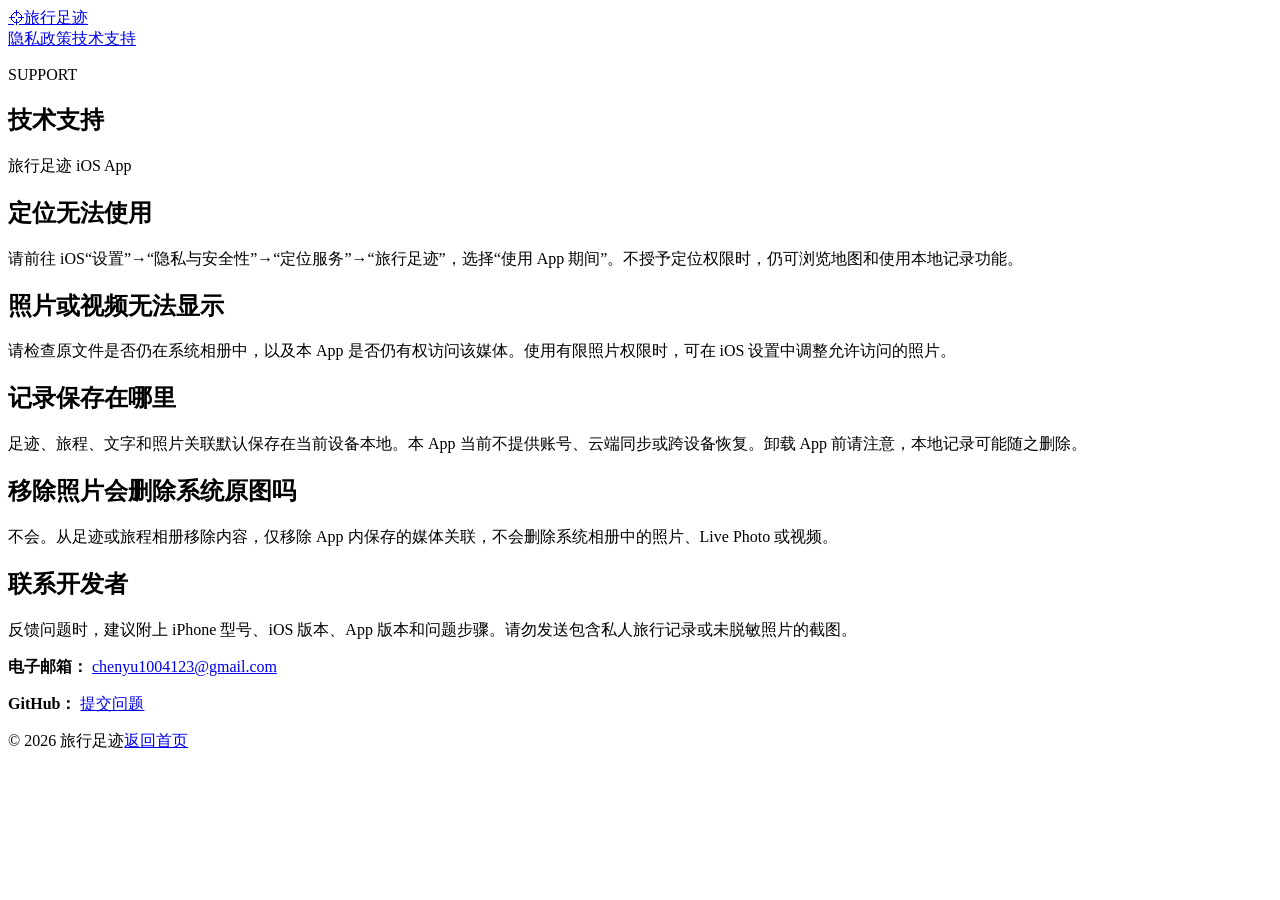
==== support.html @ 253ef23d "Add Travel Recorder support page" ====
<!doctype html>
<html lang="zh-CN">
<head>
  <meta charset="utf-8">
  <meta name="viewport" content="width=device-width, initial-scale=1">
  <meta name="description" content="旅行足迹 App 技术支持与常见问题。">
  <title>技术支持 · 旅行足迹</title>
  <link rel="stylesheet" href="styles.css">
</head>
<body>
  <div class="shell">
    <header>
      <a class="brand" href="index.html"><span class="brand-mark"><span>⌖</span></span>旅行足迹</a>
      <nav aria-label="主要导航"><a href="privacy.html">隐私政策</a><a href="support.html" aria-current="page">技术支持</a></nav>
    </header>
    <main><article class="document">
      <p class="eyebrow">SUPPORT</p><h1>技术支持</h1><p class="updated">旅行足迹 iOS App</p>
      <h2>定位无法使用</h2><p>请前往 iOS“设置”→“隐私与安全性”→“定位服务”→“旅行足迹”，选择“使用 App 期间”。不授予定位权限时，仍可浏览地图和使用本地记录功能。</p>
      <h2>照片或视频无法显示</h2><p>请检查原文件是否仍在系统相册中，以及本 App 是否仍有权访问该媒体。使用有限照片权限时，可在 iOS 设置中调整允许访问的照片。</p>
      <h2>记录保存在哪里</h2><p>足迹、旅程、文字和照片关联默认保存在当前设备本地。本 App 当前不提供账号、云端同步或跨设备恢复。卸载 App 前请注意，本地记录可能随之删除。</p>
      <h2>移除照片会删除系统原图吗</h2><p>不会。从足迹或旅程相册移除内容，仅移除 App 内保存的媒体关联，不会删除系统相册中的照片、Live Photo 或视频。</p>
      <h2>联系开发者</h2><div class="contact"><p>反馈问题时，建议附上 iPhone 型号、iOS 版本、App 版本和问题步骤。请勿发送包含私人旅行记录或未脱敏照片的截图。</p><p><strong>电子邮箱：</strong> <a href="mailto:chenyu1004123@gmail.com">chenyu1004123@gmail.com</a></p><p><strong>GitHub：</strong> <a href="https://github.com/charle004/charleyblog.github.io/issues">提交问题</a></p></div>
    </article></main>
    <footer><span>© 2026 旅行足迹</span><a href="index.html">返回首页</a></footer>
  </div>
</body>
</html>
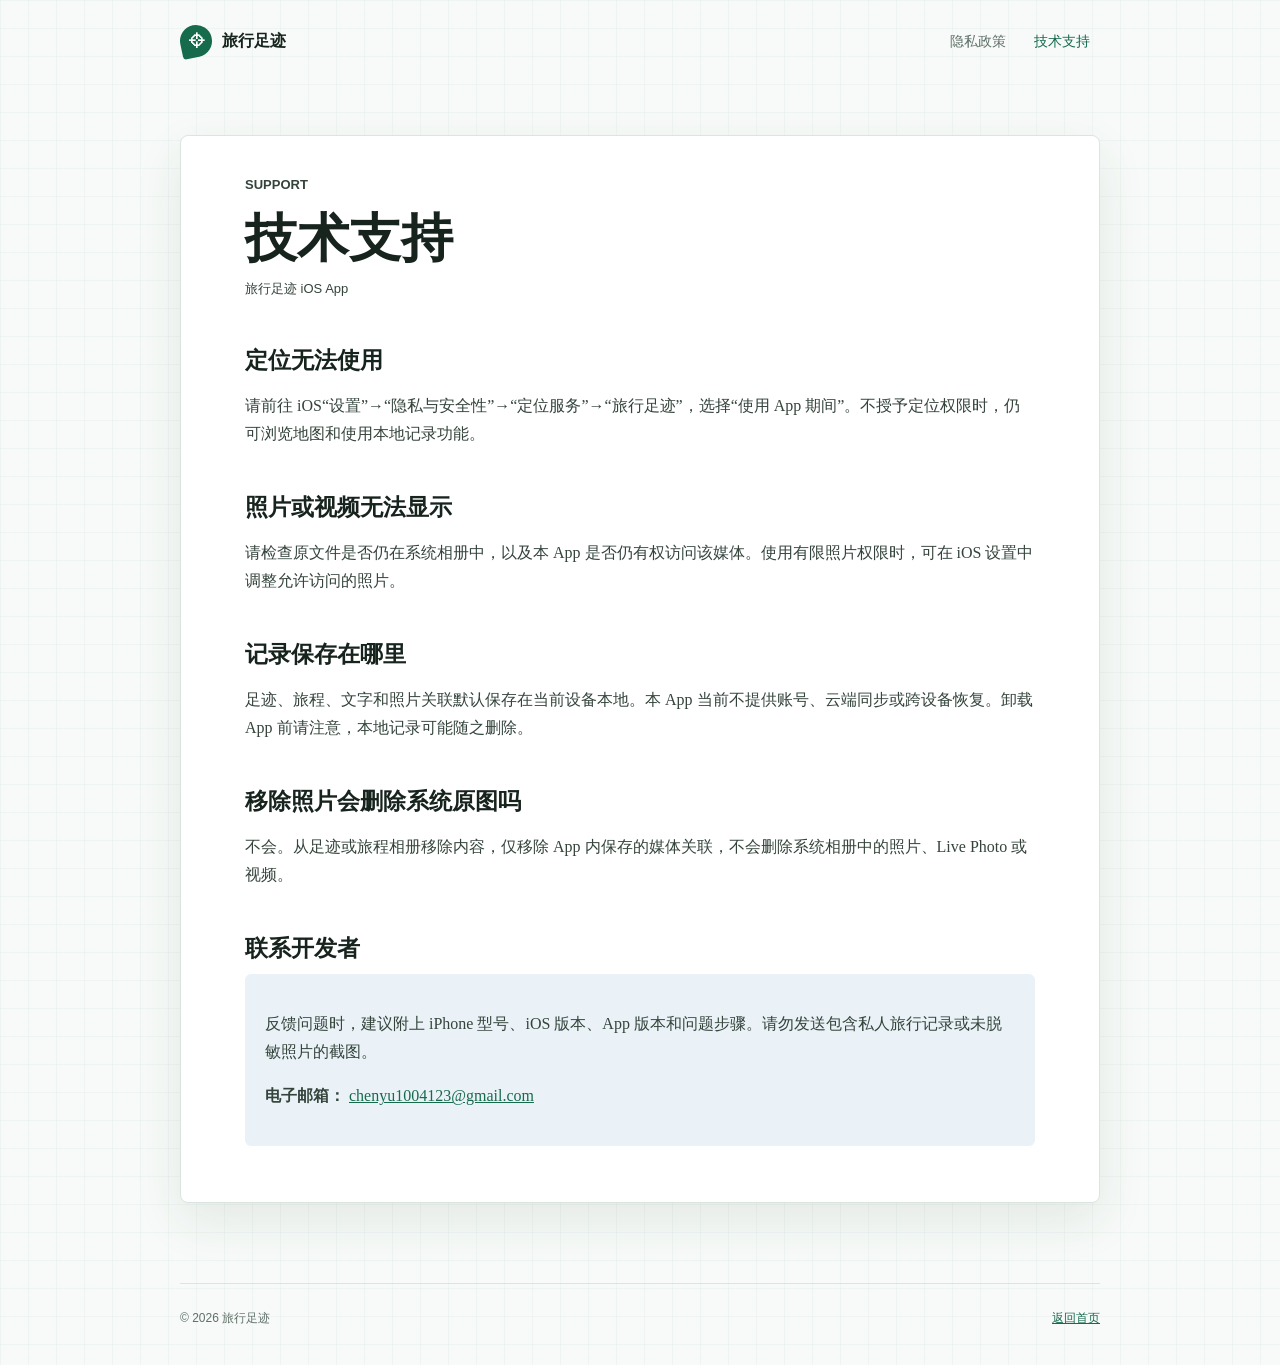
==== commit cc68240f: "Remove GitHub issue link from support page Removed GitHub link from developer contact section and en" ====
--- a/support.html
+++ b/support.html
@@ -19,7 +19,7 @@
       <h2>照片或视频无法显示</h2><p>请检查原文件是否仍在系统相册中，以及本 App 是否仍有权访问该媒体。使用有限照片权限时，可在 iOS 设置中调整允许访问的照片。</p>
       <h2>记录保存在哪里</h2><p>足迹、旅程、文字和照片关联默认保存在当前设备本地。本 App 当前不提供账号、云端同步或跨设备恢复。卸载 App 前请注意，本地记录可能随之删除。</p>
       <h2>移除照片会删除系统原图吗</h2><p>不会。从足迹或旅程相册移除内容，仅移除 App 内保存的媒体关联，不会删除系统相册中的照片、Live Photo 或视频。</p>
-      <h2>联系开发者</h2><div class="contact"><p>反馈问题时，建议附上 iPhone 型号、iOS 版本、App 版本和问题步骤。请勿发送包含私人旅行记录或未脱敏照片的截图。</p><p><strong>电子邮箱：</strong> <a href="mailto:chenyu1004123@gmail.com">chenyu1004123@gmail.com</a></p><p><strong>GitHub：</strong> <a href="https://github.com/charle004/charleyblog.github.io/issues">提交问题</a></p></div>
+      <h2>联系开发者</h2><div class="contact"><p>反馈问题时，建议附上 iPhone 型号、iOS 版本、App 版本和问题步骤。请勿发送包含私人旅行记录或未脱敏照片的截图。</p><p><strong>电子邮箱：</strong> <a href="mailto:chenyu1004123@gmail.com">chenyu1004123@gmail.com</a></p></div>
     </article></main>
     <footer><span>© 2026 旅行足迹</span><a href="index.html">返回首页</a></footer>
   </div>
--- a/styles.css
+++ b/styles.css
@@ -0,0 +1 @@
+:root{color-scheme:light;--paper:#f7faf8;--surface:#fff;--ink:#17231d;--muted:#607068;--green:#176b4d;--soft:#e4f2eb;--blue:#eaf2f8;--red:#b84a3a;--line:#dbe5df;--shadow:0 18px 50px rgba(31,67,49,.09)}*{box-sizing:border-box}html{scroll-behavior:smooth}body{margin:0;min-height:100vh;color:var(--ink);background:linear-gradient(rgba(23,107,77,.035) 1px,transparent 1px),linear-gradient(90deg,rgba(23,107,77,.035) 1px,transparent 1px),var(--paper);background-size:28px 28px;font-family:"Songti SC","Noto Serif SC",Georgia,serif;line-height:1.75}a{color:var(--green)}.shell{width:min(920px,calc(100% - 32px));margin:auto}header{display:flex;align-items:center;justify-content:space-between;gap:20px;padding:22px 0}.brand{display:inline-flex;align-items:center;gap:10px;color:var(--ink);font-family:"PingFang SC","Noto Sans SC",sans-serif;font-weight:700;text-decoration:none}.brand-mark{display:grid;width:32px;height:32px;place-items:center;color:#fff;background:var(--green);border-radius:50% 50% 50% 10%;transform:rotate(-12deg)}.brand-mark span{transform:rotate(12deg)}nav{display:flex;gap:8px}nav a{padding:7px 10px;color:var(--muted);font-family:"PingFang SC","Noto Sans SC",sans-serif;font-size:14px;text-decoration:none}nav a:hover,nav a[aria-current=page]{color:var(--green)}main{padding:52px 0 80px}.hero{max-width:690px;padding:56px 0 72px}.eyebrow{margin:0 0 14px;color:var(--green);font-family:"PingFang SC","Noto Sans SC",sans-serif;font-size:13px;font-weight:700}h1{margin:0;font-size:clamp(38px,8vw,68px);line-height:1.12}.lede{max-width:620px;margin:22px 0 0;color:var(--muted);font-family:"PingFang SC","Noto Sans SC",sans-serif;font-size:17px}.links{display:grid;grid-template-columns:repeat(2,minmax(0,1fr));gap:16px;margin-top:42px}.link-card{min-height:180px;padding:24px;color:var(--ink);background:var(--surface);border:1px solid var(--line);border-radius:8px;box-shadow:var(--shadow);text-decoration:none;transition:transform .16s,border-color .16s}.link-card:hover{transform:translateY(-3px);border-color:var(--green)}.link-card:nth-child(2){background:var(--blue)}.link-card strong{display:block;margin:20px 0 6px;font-size:22px}.link-card span{color:var(--muted);font-family:"PingFang SC","Noto Sans SC",sans-serif;font-size:14px}.card-number{color:var(--red)!important;font-family:Georgia,serif!important;font-size:13px!important}.document{padding:38px clamp(20px,6vw,64px) 56px;background:var(--surface);border:1px solid var(--line);border-radius:8px;box-shadow:var(--shadow)}.document h1{font-size:clamp(34px,7vw,52px)}.document h2{margin:44px 0 10px;font-size:23px;line-height:1.35}.document p,.document li{color:#34443b}.document ul{padding-left:1.3em}.updated{margin:10px 0 34px;color:var(--muted);font-family:"PingFang SC","Noto Sans SC",sans-serif;font-size:13px}.notice{padding:18px 20px;background:var(--soft);border-left:3px solid var(--green)}.contact{padding:20px;background:var(--blue);border-radius:6px}footer{display:flex;justify-content:space-between;gap:20px;padding:24px 0 36px;color:var(--muted);border-top:1px solid var(--line);font-family:"PingFang SC","Noto Sans SC",sans-serif;font-size:12px}@media(max-width:640px){header{align-items:flex-start}nav{flex-direction:column;align-items:flex-end}main{padding-top:24px}.hero{padding:36px 0 56px}.links{grid-template-columns:1fr}.document{padding-top:30px}footer{flex-direction:column}}@media(prefers-reduced-motion:reduce){html{scroll-behavior:auto}.link-card{transition:none}}
